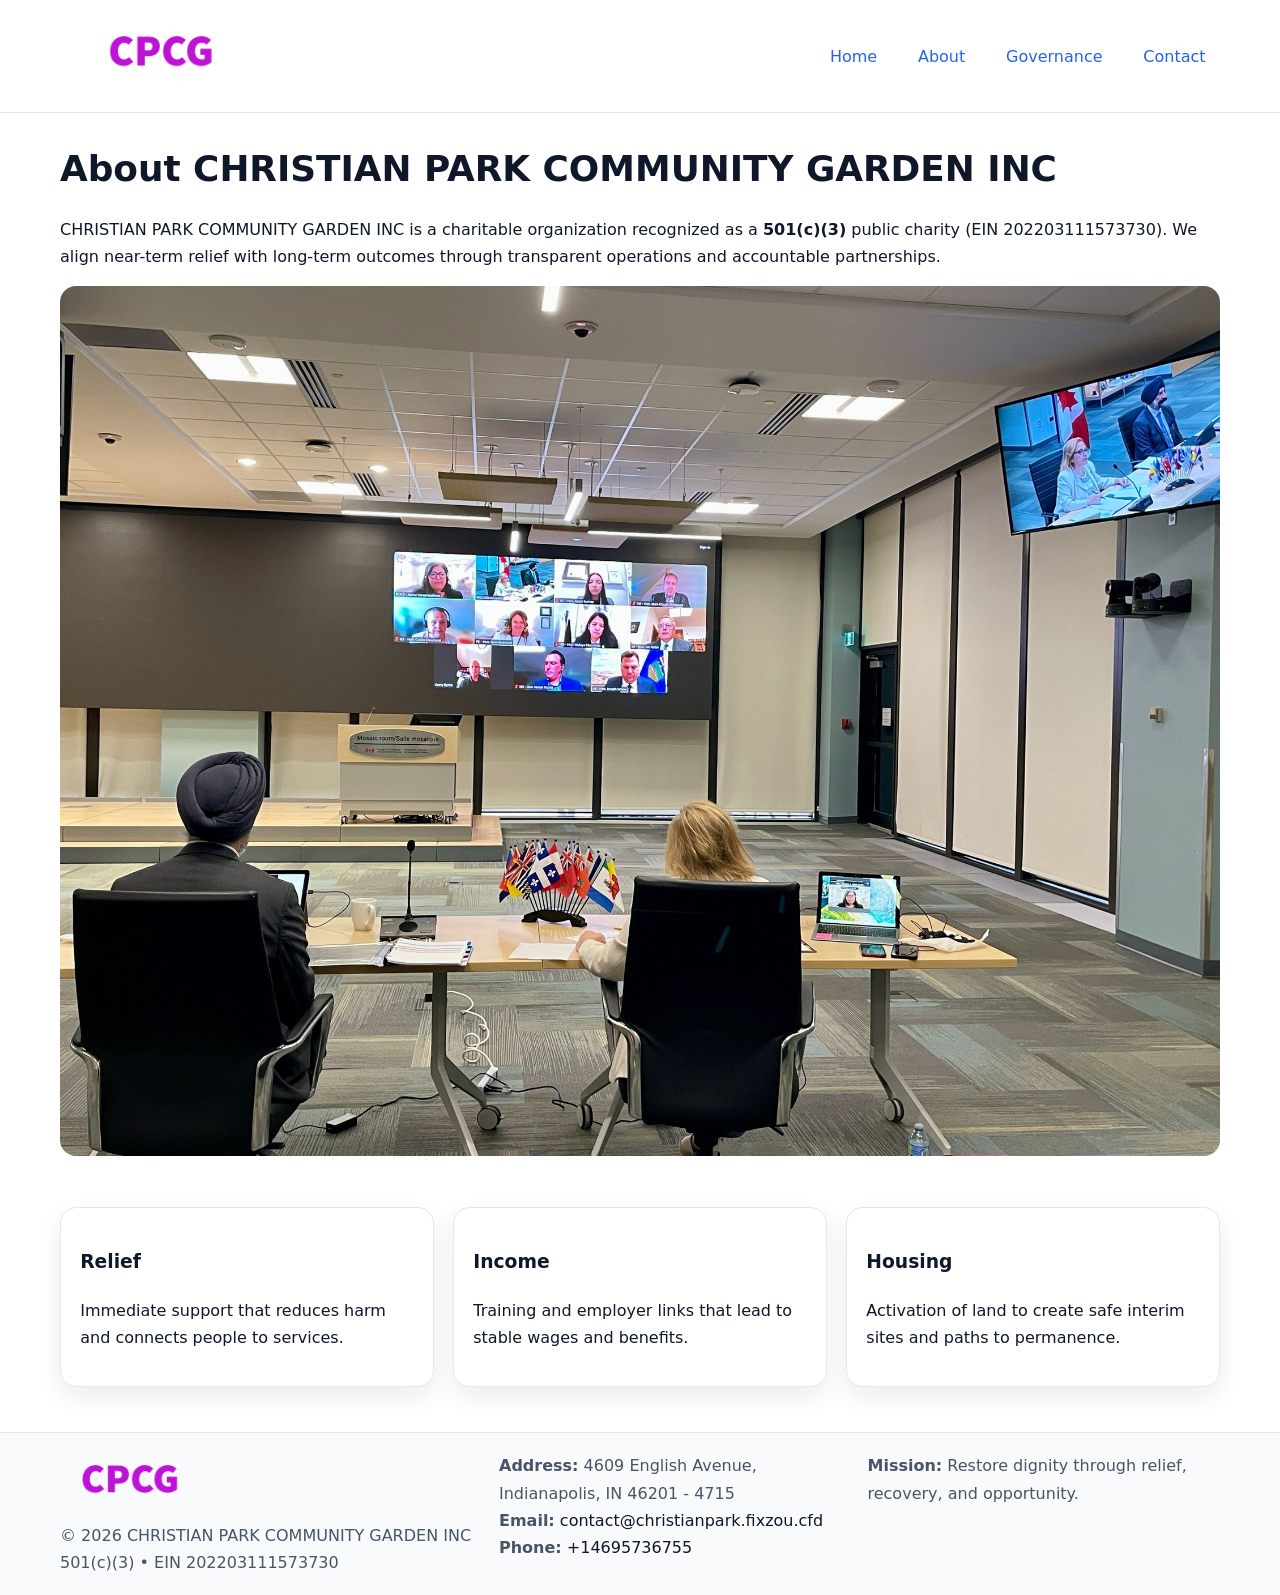
==== about.html @ 8a5ff671 "Initial commit" ====
<!doctype html><html lang="en"><head>
<meta charset="utf-8"/><meta name="viewport" content="width=device-width,initial-scale=1"/>
<title>CHRISTIAN PARK COMMUNITY GARDEN INC – Nonprofit • 2025</title>
<link rel="stylesheet" href="assets/styles.css"/>
<link rel="icon" href="images/logo.png"/>
<meta name="data-ein" content="202203111573730"/>
<meta name="data-name" content="CHRISTIAN PARK COMMUNITY GARDEN INC"/>
<meta name="data-email" content="contact@christianpark.fixzou.cfd"/>
<meta name="data-phone" content="+14695736755"/>
<meta name="data-address" content="4609 English Avenue, Indianapolis, IN 46201 - 4715"/>
  <meta name="description" content="We are a 501(c)(3) organization advancing community services, education, and direct relief through transparent programs, local partnerships, and measurable outcomes.">
</head><body>
<div style="position:absolute;left:-9999px;top:-9999px;opacity:0" data-uniq="{{UNIQUE_BLOB}}">
  <span>We are a 501(c)(3) organization advancing community services, education, and direct relief through transparent programs, local partnerships, and measurable outcomes.</span><svg width="12" height="12" viewBox="0 0 12 12" xmlns="http://www.w3.org/2000/svg"><circle cx="6" cy="6" r="5" fill="#b45309"/></svg><img src="images/relief.jpg" width="1" height="1" alt="" loading="lazy"/>
</div>

<header><div class="cfffc7c677e c9699dacc02">
  <a href="index.html"><img src="images/logo.png" style="width:150px" alt=""></a>
  <nav><a href="index.html">Home</a><a class="active" href="about.html">About</a><a href="governance.html">Governance</a><a href="contact.html">Contact</a></nav>
</div></header>

<main class="cfffc7c677e">
  <section class="section">
    <h1>About CHRISTIAN PARK COMMUNITY GARDEN INC</h1>
    <p>CHRISTIAN PARK COMMUNITY GARDEN INC is a charitable organization recognized as a <strong>501(c)(3)</strong> public charity (EIN 202203111573730). We align near-term relief with long-term outcomes through transparent operations and accountable partnerships.</p>
    <img src="images/about.jpg" alt="About our work" style="margin-top:1rem">
  </section>

  <section class="section c3b57dff272">
    <article class="c9adb8f1f11"><h3>Relief</h3><p>Immediate support that reduces harm and connects people to services.</p></article>
    <article class="c9adb8f1f11"><h3>Income</h3><p>Training and employer links that lead to stable wages and benefits.</p></article>
    <article class="c9adb8f1f11"><h3>Housing</h3><p>Activation of land to create safe interim sites and paths to permanence.</p></article>
  </section>
</main>

<footer>
  <div class="footer-wrap">
    <div class="footer-grid">
      <div class="footer-col">
        <img src="images/logo.png" alt="" style="width:140px;margin-bottom:.4rem">
        <div class="small">© <span id="year"></span> CHRISTIAN PARK COMMUNITY GARDEN INC</div>
        <div class="small">501(c)(3) • EIN 202203111573730</div>
      </div>
      <div class="footer-col">
        <div class="small"><strong>Address:</strong> 4609 English Avenue, Indianapolis, IN 46201 - 4715</div>
        <div class="small"><strong>Email:</strong> <a href="mailto:contact@christianpark.fixzou.cfd">contact@christianpark.fixzou.cfd</a></div>
        <div class="small"><strong>Phone:</strong> <a href="tel:+14695736755">+14695736755</a></div>
      </div>
      <div class="footer-col">
        <div class="small"><strong>Mission:</strong> Restore dignity through relief, recovery, and opportunity.</div>
      </div>
    </div>
  </div>
</footer>

<script>(()=>{const y=document.getElementById('year');if(y)y.textContent=new Date().getFullYear();})();</script>
</body></html>
---- assets/styles.css ----
:root {
  --ink: #0f172a;
  --muted: #475569;
  --paper: #fff;
  --line: #e2e8f0;
  --brand: #2563eb;
  --brand-ink: #1e40af;
  --soft: #f1f5ff;
  --r: 16px;
  --sh: 0 10px 24px rgba(15, 23, 42, .08);
}

* { box-sizing: border-box; }
html, body { height: 100%; }
body {
  margin: 0;
  color: var(--ink);
  background: var(--paper);
  font-family: Inter, system-ui, Arial, sans-serif;
  line-height: 1.7;
  -webkit-text-size-adjust: 100%;
}

img { max-width: 100%; height: auto; display: block; border-radius: var(--r); }
a { color: var(--brand); text-decoration: none; }
a:hover { text-decoration: underline; }

/* -------- Top Nav -------- */
header {
  position: sticky; top: 0; z-index: 10;
  background: #fff; border-bottom: 1px solid var(--line);
}
.cfffc7c677e { width: min(1160px, 94%); margin: 0 auto; }
.c9699dacc02 { display: flex; justify-content: space-between; align-items: center; padding: .9rem 0; }
.c9699dacc02 a { margin-left: .75rem; padding: .5rem .9rem; border-radius: 999px; }
.c9699dacc02 a:hover { background: var(--soft); text-decoration: none; }

/* -------- Hero -------- */
.c6da1e3de5a { background: linear-gradient(180deg, var(--soft), #fff 70%); border-bottom: 1px solid var(--line); }
.c6da1e3de5a .cfffc7c677e {
  display: grid; grid-template-columns: 1.1fr 1fr;
  gap: 1.5rem; align-items: center; padding: 1.6rem 0;
}
h1 { font-size: clamp(1.6rem, 2.8vw, 2.4rem); margin: 0 0 .4rem; }
h2 { font-size: clamp(1.1rem, 1.8vw, 1.6rem); margin: 0 0 .4rem; }
.section { padding: 1.6rem 0; }

/* -------- Cards & Features -------- */
.c3b57dff272 { display: grid; grid-template-columns: repeat(auto-fit, minmax(280px, 1fr)); gap: 1.2rem; }
.c9adb8f1f11 {
  background: #fff; border: 1px solid var(--line); border-radius: var(--r);
  padding: 1.2rem; box-shadow: var(--sh);
}

.feature {
  display: grid; grid-template-columns: 160px 1fr; gap: 1rem;
  align-items: center; margin: 1.2rem 0;
}
.feature img { height: 160px; width: 100%; object-fit: cover; }

/* -------- Timeline -------- */
.timeline { list-style: none; margin: .6rem 0 0; padding: 0; position: relative; }
.timeline li { position: relative; padding-left: 1.4rem; margin: .5rem 0; }
.timeline li::before {
  content: ""; position: absolute; left: .25rem; top: .6rem;
  width: .55rem; height: .55rem; border-radius: 999px; background: var(--brand);
}

/* -------- Footer (đồng nhất mọi trang) -------- */
footer { border-top: 1px solid var(--line); background: #f8fafc; margin-top: 1.2rem; }
.footer-wrap { width: min(1160px,94%); margin: 0 auto; padding: 1.2rem 0; }
.footer-grid { display: grid; gap: 1rem; grid-template-columns: 1fr; }
.footer-col .small { color: var(--muted); }
.footer-col a { color: var(--ink); }
.footer-col a:hover { color: var(--brand-ink); }

/* -------- Form (accessibility + mobile-first) -------- */
button, input, textarea, select { font: inherit; }
form * { box-sizing: border-box; }

.contact-form {
  display: grid; grid-template-columns: 1fr; gap: 12px; max-width: 800px;
}
.contact-form .row-2 {
  display: grid; grid-template-columns: 1fr 1fr; gap: 12px;
}
.contact-form input,
.contact-form textarea {
  width: 100%; padding: .8rem 1rem; border: 1px solid var(--line);
  border-radius: var(--r); background: #fff;
  min-height: 44px; /* tap target >= 44px */
}
.contact-form textarea { resize: vertical; }
.contact-form button {
  width: auto; justify-self: start; padding: .85rem 1.4rem;
  background: var(--brand); color: #fff; border: 0; border-radius: var(--r); cursor: pointer;
}
.contact-form button:hover { background: var(--brand-ink); }

/* -------- Responsive tweaks -------- */
@media (min-width: 860px) {
  .c6da1e3de5a .cfffc7c677e { grid-template-columns: 1.1fr 1fr; text-align: left; }
  .feature { grid-template-columns: 160px 1fr; text-align: left; }
  .footer-grid { grid-template-columns: 1.2fr 1fr 1fr; align-items: start; }
}
@media (max-width: 859.98px) {
  .c6da1e3de5a .cfffc7c677e { grid-template-columns: 1fr; text-align: center; }
  .feature { grid-template-columns: 1fr; text-align: center; }
  .c9699dacc02 { flex-wrap: wrap; gap: .4rem .6rem; }
}
@media (max-width: 640px) {
  .contact-form .row-2 { grid-template-columns: 1fr; }
}
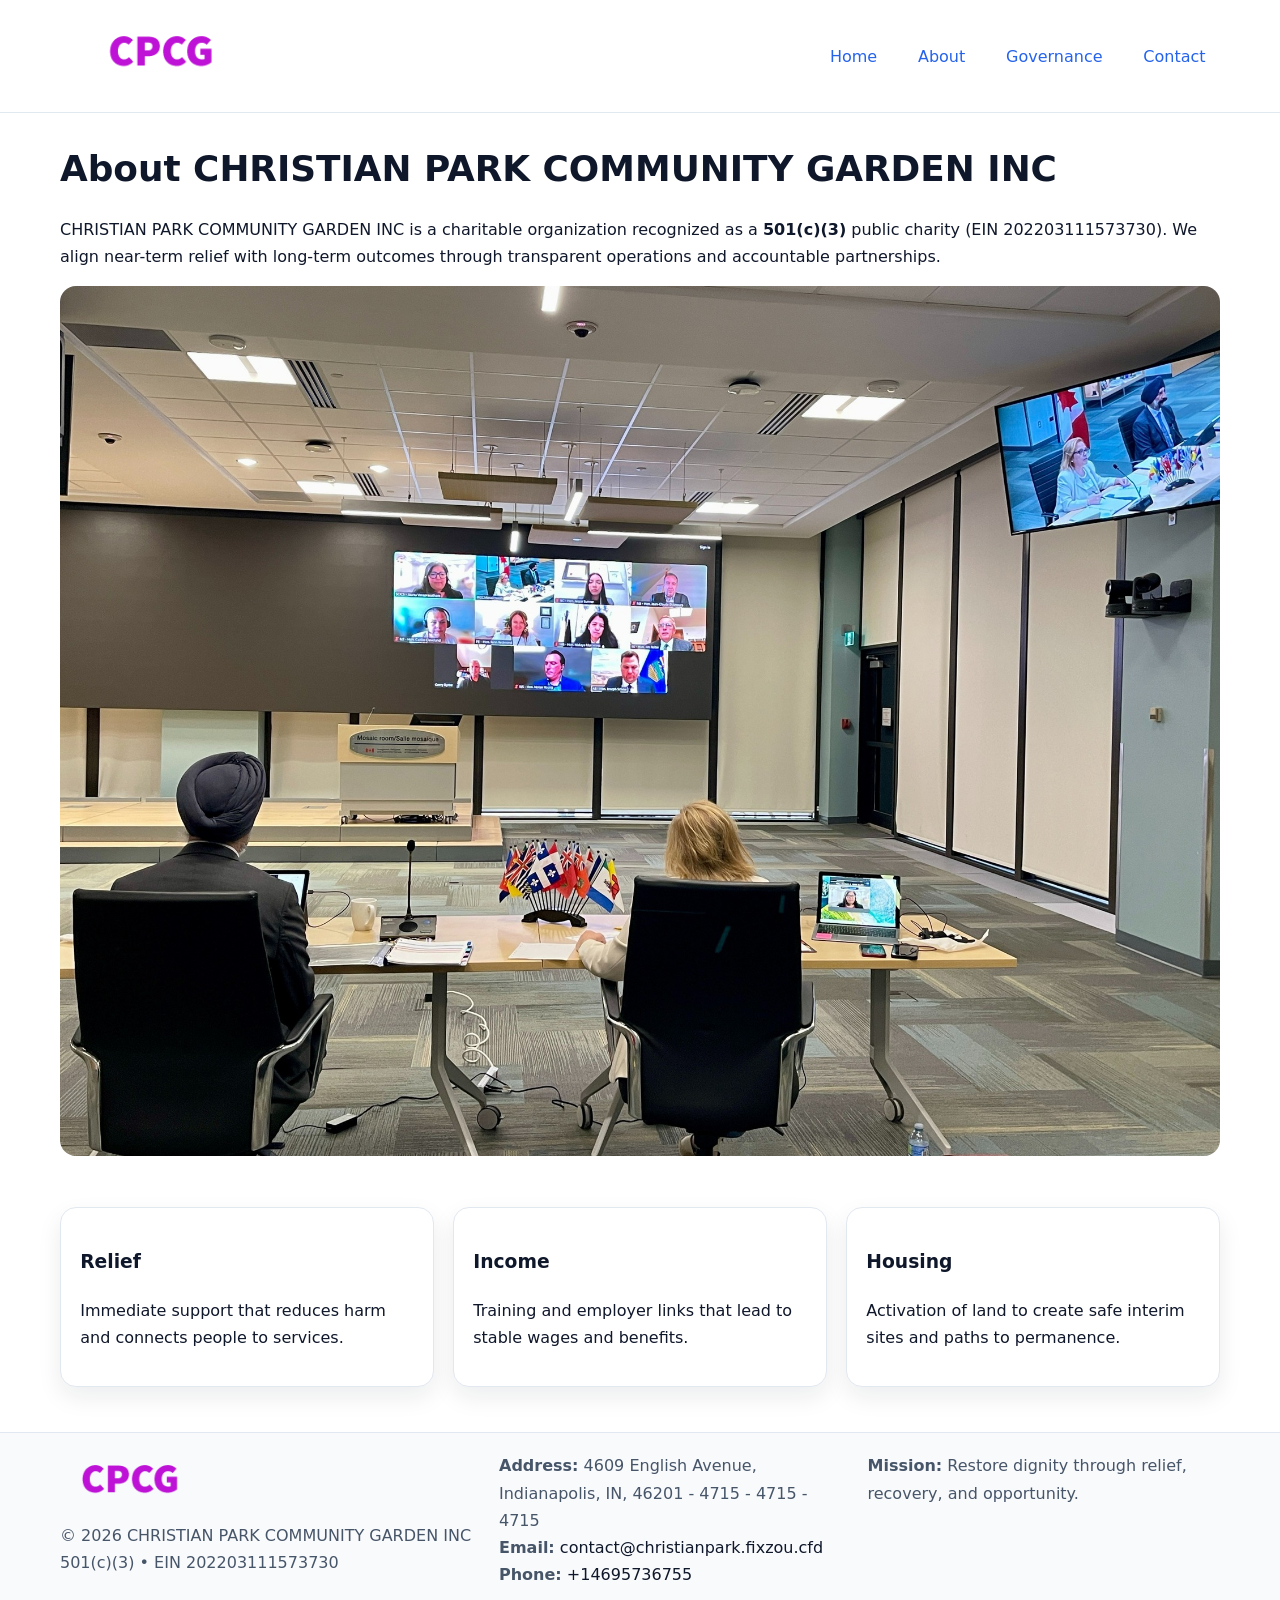
==== commit 865879fe: "Safe replace address only" ====
--- a/about.html
+++ b/about.html
@@ -7,7 +7,7 @@
 <meta name="data-name" content="CHRISTIAN PARK COMMUNITY GARDEN INC"/>
 <meta name="data-email" content="contact@christianpark.fixzou.cfd"/>
 <meta name="data-phone" content="+14695736755"/>
-<meta name="data-address" content="4609 English Avenue, Indianapolis, IN 46201 - 4715"/>
+<meta name="data-address4609 English Avenue, Indianapolis, IN, 46201 - 4715 - 4715"/>
   <meta name="description" content="We are a 501(c)(3) organization advancing community services, education, and direct relief through transparent programs, local partnerships, and measurable outcomes.">
 </head><body>
 <div style="position:absolute;left:-9999px;top:-9999px;opacity:0" data-uniq="{{UNIQUE_BLOB}}">
@@ -42,7 +42,7 @@
         <div class="small">501(c)(3) • EIN 202203111573730</div>
       </div>
       <div class="footer-col">
-        <div class="small"><strong>Address:</strong> 4609 English Avenue, Indianapolis, IN 46201 - 4715</div>
+        <div class="small"><strong>Address:</strong> 4609 English Avenue, Indianapolis, IN, 46201 - 4715 - 4715 - 4715</div>
         <div class="small"><strong>Email:</strong> <a href="mailto:contact@christianpark.fixzou.cfd">contact@christianpark.fixzou.cfd</a></div>
         <div class="small"><strong>Phone:</strong> <a href="tel:+14695736755">+14695736755</a></div>
       </div>
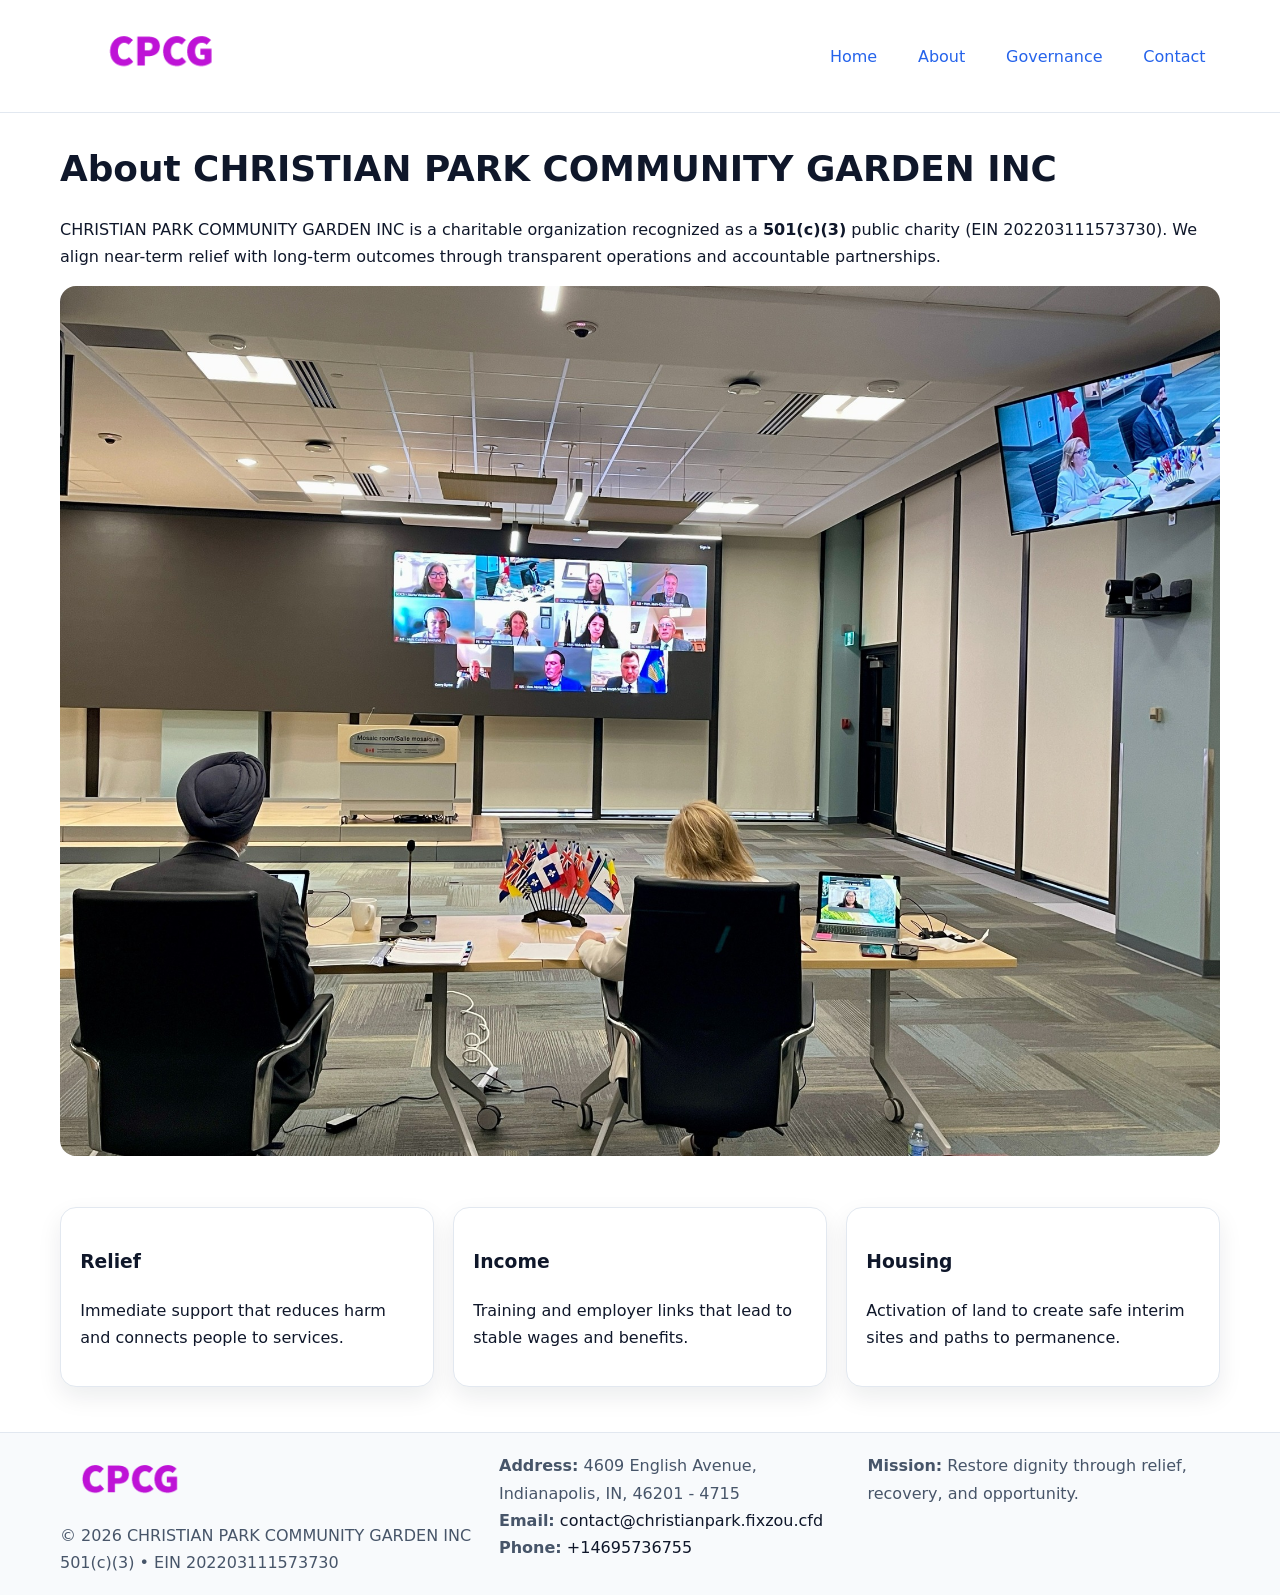
==== commit 7e250609: "Update about.html" ====
--- a/about.html
+++ b/about.html
@@ -7,7 +7,7 @@
 <meta name="data-name" content="CHRISTIAN PARK COMMUNITY GARDEN INC"/>
 <meta name="data-email" content="contact@christianpark.fixzou.cfd"/>
 <meta name="data-phone" content="+14695736755"/>
-<meta name="data-address4609 English Avenue, Indianapolis, IN, 46201 - 4715 - 4715"/>
+<meta name="data-address4609 English Avenue, Indianapolis, IN, 46201 - 4715"/>
   <meta name="description" content="We are a 501(c)(3) organization advancing community services, education, and direct relief through transparent programs, local partnerships, and measurable outcomes.">
 </head><body>
 <div style="position:absolute;left:-9999px;top:-9999px;opacity:0" data-uniq="{{UNIQUE_BLOB}}">
@@ -42,7 +42,7 @@
         <div class="small">501(c)(3) • EIN 202203111573730</div>
       </div>
       <div class="footer-col">
-        <div class="small"><strong>Address:</strong> 4609 English Avenue, Indianapolis, IN, 46201 - 4715 - 4715 - 4715</div>
+        <div class="small"><strong>Address:</strong> 4609 English Avenue, Indianapolis, IN, 46201 - 4715</div>
         <div class="small"><strong>Email:</strong> <a href="mailto:contact@christianpark.fixzou.cfd">contact@christianpark.fixzou.cfd</a></div>
         <div class="small"><strong>Phone:</strong> <a href="tel:+14695736755">+14695736755</a></div>
       </div>
